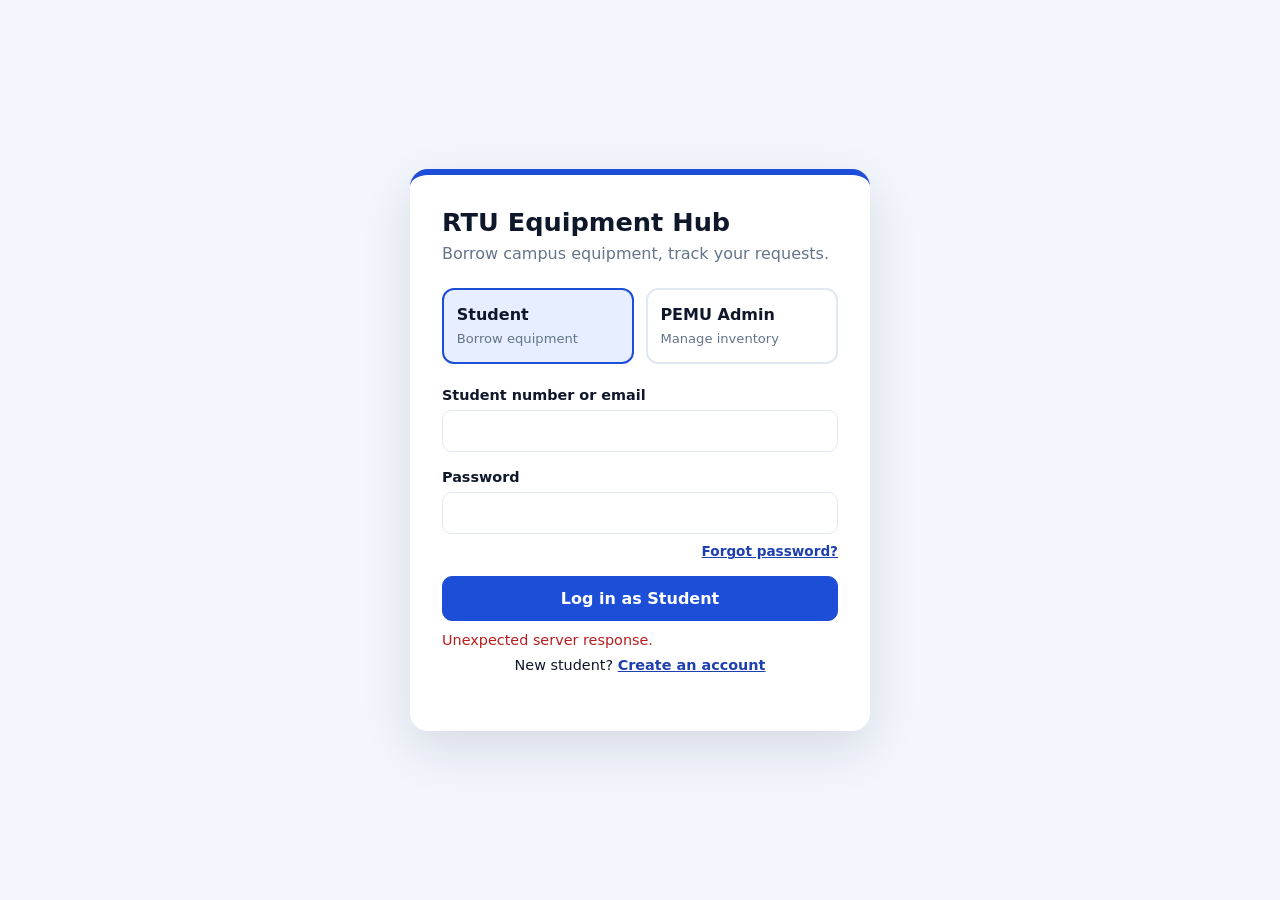
==== index.html @ 4c662b3b "Initial backend for RTU Equipment Hub" ====
<!DOCTYPE html>
<html lang="en" data-api="api/">
<head>
<meta charset="utf-8"><meta name="viewport" content="width=device-width,initial-scale=1">
<title>RTU Equipment Hub · Log in</title>
<link rel="stylesheet" href="assets/app.css">
</head>
<body class="theme-student" data-page="login">
<main class="auth">
  <section class="auth-card">
    <h1>RTU Equipment Hub</h1>
    <p class="muted">Borrow campus equipment, track your requests.</p>

    <div class="role-switch" role="group" aria-label="Choose how to log in">
      <button type="button" data-role="student" class="active" aria-pressed="true"><strong>Student</strong><small>Borrow equipment</small></button>
      <button type="button" data-role="admin" aria-pressed="false"><strong>PEMU Admin</strong><small>Manage inventory</small></button>
    </div>

    <form id="loginForm" novalidate>
      <label class="field"><span id="userLabel">Student number or email</span><input id="username" autocomplete="username" required></label>
      <label class="field">Password<input id="password" type="password" autocomplete="current-password" required></label>
      <a href="#" class="forgot" id="showForgot">Forgot password?</a>
      <button class="btn primary block" id="loginBtn">Log in as Student</button>
      <p class="form-msg" id="loginMsg" role="alert"></p>
    </form>
    <p class="auth-foot" id="regLink">New student? <a href="#" id="showReg">Create an account</a></p>

    <form id="forgotForm" hidden novalidate>
      <h3>Forgot your password?</h3>
      <p class="muted">Enter your student number and the email you registered with. PEMU will be notified and will give you a temporary password.</p><br>
      <label class="field">Student number<input id="f_sid" maxlength="20"></label>
      <label class="field">Registered email<input id="f_email" type="email" maxlength="120"></label>
      <button class="btn primary block" id="forgotBtn">Request password reset</button>
      <p class="form-msg" id="forgotMsg" role="alert"></p>
      <p class="auth-foot"><a href="#" id="backLogin">Back to log in</a></p>
    </form>

    <form id="regForm" hidden novalidate>
      <h3>Create student account</h3><br>
      <div class="row">
        <label class="field">First name<input id="r_first" autocomplete="given-name" maxlength="50"></label>
        <label class="field">Last name<input id="r_last" autocomplete="family-name" maxlength="50"></label>
      </div>
      <div class="row">
        <label class="field">Student number<input id="r_sid" maxlength="20" placeholder="e.g. 2021-00123"></label>
        <label class="field">Email<input id="r_email" type="email" autocomplete="email" maxlength="120"></label>
      </div>
      <div class="row">
        <label class="field">Course<input id="r_course" maxlength="80" placeholder="e.g. BSIT"></label>
        <label class="field">Year level
          <select id="r_year"><option value="">Choose…</option><option>1st Year</option><option>2nd Year</option><option>3rd Year</option><option>4th Year</option><option>5th Year</option></select>
        </label>
      </div>
      <div class="row">
        <label class="field">Password (8+ characters, letters and numbers)<input id="r_pass" type="password" autocomplete="new-password"></label>
        <label class="field">Confirm password<input id="r_pass2" type="password" autocomplete="new-password"></label>
      </div>
      <button class="btn primary block" id="regBtn">Create account</button>
      <p class="form-msg" id="regMsg" role="alert"></p>
      <p class="auth-foot"><a href="#" id="showLogin">Back to log in</a></p>
    </form>
  </section>
</main>
<div id="toasts"></div>
<script src="assets/app.js"></script>
<script src="assets/login.js"></script>
</body>
</html>
---- assets/app.css ----
:root{--ink:#0f172a;--muted:#64748b;--line:#e2e8f0;--card:#fff;--ok:#15803d;--warn:#b45309;--bad:#b91c1c;--r:12px;font-family:"Segoe UI",system-ui,-apple-system,Roboto,sans-serif}
.theme-student{--primary:#1d4ed8;--primary-dark:#1e40af;--on:#fff;--soft:#e6eeff;--page:#f3f6fd;--side:linear-gradient(180deg,#1e3a8a,#1d4ed8);--side-ink:#dbe7ff;--side-on:rgba(255,255,255,.16);--side-act:#fff}
.theme-admin{--primary:#f5b301;--primary-dark:#d99a00;--on:#2b2000;--soft:#fff3c2;--page:#fffbea;--side:linear-gradient(180deg,#fcd34d,#f5b301);--side-ink:#3b2a00;--side-on:rgba(43,32,0,.14);--side-act:#2b2000}
*{box-sizing:border-box}[hidden]{display:none!important}
body{margin:0;background:var(--page);color:var(--ink);min-height:100vh;line-height:1.45}
button,input,select,textarea{font:inherit;color:inherit}
:focus-visible{outline:3px solid var(--primary-dark);outline-offset:2px}
h1,h2,h3{margin:0;line-height:1.2}.muted{color:var(--muted)}small{font-size:.82rem}
/* buttons & fields */
.btn{border:1px solid var(--line);background:#fff;border-radius:10px;padding:.6rem 1rem;font-weight:600;cursor:pointer}
.btn:hover{border-color:var(--primary)}.btn:disabled{opacity:.55;cursor:not-allowed}
.btn.primary{background:var(--primary);color:var(--on);border-color:var(--primary)}.btn.primary:hover{background:var(--primary-dark)}
.btn.danger{color:var(--bad);border-color:#fecaca}.btn.sm{padding:.32rem .7rem;font-size:.85rem}.btn.block{width:100%}
.field{display:block;margin-bottom:.9rem;font-size:.9rem;font-weight:600}
.field input,.field select,.field textarea{display:block;width:100%;margin-top:.3rem;padding:.6rem .75rem;border:1px solid var(--line);border-radius:10px;background:#fff;font-weight:400}
.field textarea{resize:vertical;min-height:72px}.row{display:grid;grid-template-columns:1fr 1fr;gap:.8rem}
.form-msg{min-height:1.3rem;margin:.6rem 0 0;font-size:.9rem;color:var(--bad)}.form-msg.ok{color:var(--ok)}
.check{display:flex;gap:.55rem;align-items:flex-start;font-size:.92rem;margin:.7rem 0}.check input{margin-top:.25rem;accent-color:var(--primary)}
/* login */
.auth{min-height:100vh;display:grid;place-items:center;padding:1.5rem}
.auth-card{width:min(460px,100%);background:#fff;border-radius:18px;padding:2rem;box-shadow:0 18px 50px rgba(15,23,42,.12);border-top:6px solid var(--primary)}
.auth-card h1{font-size:1.6rem}.auth-card>p{margin:.25rem 0 1.4rem}
.role-switch{display:grid;grid-template-columns:1fr 1fr;gap:.7rem;margin-bottom:1.3rem}
.role-switch button{border:2px solid var(--line);background:#fff;border-radius:12px;padding:.8rem;text-align:left;cursor:pointer}
.role-switch strong{display:block}.role-switch small{color:var(--muted)}
.role-switch button.active{border-color:var(--primary);background:var(--soft)}
.auth-foot{text-align:center;margin:1.1rem 0 0;font-size:.9rem}.auth-foot a{color:var(--primary-dark);font-weight:700}
/* shell */
.app{display:grid;grid-template-columns:250px 1fr;min-height:100vh}
.side{background:var(--side);color:var(--side-ink);padding:1.2rem .9rem;display:flex;flex-direction:column;gap:1.2rem;position:sticky;top:0;height:100vh}
.brand{display:flex;gap:.7rem;align-items:center}.brand strong{display:block;color:var(--side-act)}.brand small{opacity:.85}
.logo-mark{width:40px;height:40px;border-radius:11px;background:var(--side-act);color:var(--primary);display:grid;place-items:center;font-weight:800;font-size:1.2rem}
.theme-admin .logo-mark{color:#fcd34d}
.nav{display:flex;flex-direction:column;gap:.2rem;flex:1}
.nav button,.nav-out{display:flex;justify-content:space-between;align-items:center;border:0;background:none;color:inherit;padding:.7rem .85rem;border-radius:10px;text-align:left;cursor:pointer;font-weight:600}
.nav button:hover,.nav-out:hover{background:var(--side-on)}.nav button.active{background:var(--side-on);color:var(--side-act)}
.count{background:#dc2626;color:#fff;border-radius:99px;font-size:.72rem;padding:.05rem .45rem;font-weight:700;min-width:1.2rem;text-align:center}
.main{min-width:0}.top{display:flex;justify-content:space-between;align-items:center;padding:1rem 1.6rem;background:#fff;border-bottom:1px solid var(--line);position:sticky;top:0;z-index:4}
.top h2{font-size:1.3rem}.top-r{display:flex;gap:.7rem;align-items:center}
.icon-btn{position:relative;border:1px solid var(--line);background:#fff;border-radius:10px;width:42px;height:42px;display:grid;place-items:center;cursor:pointer}
.icon-btn .count{position:absolute;top:-6px;right:-6px}
.chip{display:flex;gap:.55rem;align-items:center;border:1px solid var(--line);background:#fff;border-radius:99px;padding:.25rem .9rem .25rem .3rem;cursor:pointer;font-weight:700}
.chip:hover{border-color:var(--primary)}
.avatar{width:34px;height:34px;border-radius:50%;background:var(--primary);color:var(--on);display:grid;place-items:center;font-size:.85rem;font-weight:800}
.content{padding:1.6rem;max-width:1200px}.panel{background:var(--card);border:1px solid var(--line);border-radius:var(--r);padding:1.2rem;margin-bottom:1.2rem}
.panel h3{margin-bottom:.8rem;font-size:1.05rem}
.toolbar{display:flex;gap:.7rem;flex-wrap:wrap;margin-bottom:1.1rem}.toolbar input,.toolbar select{padding:.6rem .8rem;border:1px solid var(--line);border-radius:10px;background:#fff}.toolbar input{flex:1;min-width:200px}
/* catalog */
.grid{display:grid;grid-template-columns:repeat(auto-fill,minmax(250px,1fr));gap:1.1rem}
.eq{background:#fff;border:1px solid var(--line);border-radius:var(--r);overflow:hidden;display:flex;flex-direction:column}
.thumb{position:relative;aspect-ratio:16/9;background:var(--soft);display:grid;place-items:center;font-size:2.4rem;font-weight:800;color:var(--primary-dark)}
.thumb img{position:absolute;inset:0;width:100%;height:100%;object-fit:cover}.thumb img.broken{display:none}
.eq-body{padding:1rem;display:flex;flex-direction:column;gap:.55rem;flex:1}.eq-body p{margin:0;font-size:.88rem;color:var(--muted);flex:1}
.pill{align-self:flex-start;background:var(--soft);color:var(--ink);border-radius:99px;font-size:.75rem;padding:.12rem .6rem;font-weight:700}
progress{width:100%;height:8px;accent-color:var(--primary)}.stock{display:flex;justify-content:space-between;font-size:.84rem;font-weight:600}.stock.out{color:var(--bad)}
/* tables & badges */
.table-wrap{overflow-x:auto}table{width:100%;border-collapse:collapse;font-size:.9rem}
th,td{text-align:left;padding:.7rem .6rem;border-bottom:1px solid var(--line);vertical-align:top}th{font-size:.82rem;color:var(--muted);font-weight:700}
.actions{white-space:nowrap;display:flex;gap:.4rem}
.badge{display:inline-block;border-radius:99px;padding:.15rem .65rem;font-size:.78rem;font-weight:700;background:#f1f5f9;color:#334155}
.badge.pending-approval{background:#fef3c7;color:#92400e}.badge.approved,.badge.settled{background:#dcfce7;color:#166534}
.badge.rejected,.badge.returned-damaged,.badge.overdue,.badge.open{background:#fee2e2;color:#991b1b}.badge.returned{background:#e0e7ff;color:#3730a3}
.stats{display:grid;grid-template-columns:repeat(auto-fit,minmax(190px,1fr));gap:1rem;margin-bottom:1.2rem}
.stat{background:#fff;border:1px solid var(--line);border-left:6px solid var(--primary);border-radius:var(--r);padding:1rem}.stat b{display:block;font-size:1.9rem}.stat span{color:var(--muted);font-size:.88rem}
.empty{color:var(--muted);padding:1.2rem;text-align:center}
/* notifications & account */
.notifs{list-style:none;margin:0;padding:0}.notifs li{display:flex;gap:.8rem;padding:.9rem .4rem;border-bottom:1px solid var(--line)}
.notifs .dot{width:10px;height:10px;border-radius:50%;background:transparent;margin-top:.4rem;flex:none}.notifs .unread .dot{background:var(--primary)}
.notifs .unread p{font-weight:700}.notifs p{margin:0}.notifs time{font-size:.8rem;color:var(--muted)}
.account{display:flex;gap:1.4rem;align-items:center;flex-wrap:wrap}.account .avatar{width:84px;height:84px;font-size:1.9rem}
.dl{display:grid;grid-template-columns:150px 1fr;gap:.55rem 1rem;margin:0}.dl dt{color:var(--muted);font-size:.88rem}.dl dd{margin:0;font-weight:600}.dl .big{font-size:1.35rem}
/* dialogs, waiver, toasts, chat */
dialog{border:0;border-radius:16px;padding:1.5rem;width:min(560px,94vw);max-height:92vh;box-shadow:0 24px 60px rgba(15,23,42,.35)}dialog::backdrop{background:rgba(15,23,42,.5)}
dialog h3{margin-bottom:1rem}.dialog-foot{display:flex;justify-content:flex-end;gap:.6rem;margin-top:1rem}
.waiver{background:#f8fafc;border:1px solid var(--line);border-radius:10px;padding:.8rem;max-height:170px;overflow:auto;white-space:pre-line;font-size:.84rem;margin-bottom:.4rem}
#toasts{position:fixed;right:1rem;bottom:1rem;display:flex;flex-direction:column;gap:.5rem;z-index:50;max-width:min(380px,90vw)}
.toast{background:#0f172a;color:#fff;border-radius:10px;padding:.75rem 1rem;font-size:.9rem;border-left:5px solid var(--ok)}.toast.info{border-color:var(--primary)}.toast.err{border-color:#ef4444}
.chat-fab{position:fixed;left:1rem;bottom:1rem;z-index:20}.chat{position:fixed;left:1rem;bottom:4.2rem;width:min(330px,92vw);background:#fff;border:1px solid var(--line);border-radius:14px;box-shadow:0 16px 40px rgba(15,23,42,.2);z-index:20;padding:.9rem}
.chat-log{height:200px;overflow:auto;white-space:pre-line;font-size:.88rem;display:flex;flex-direction:column;gap:.4rem;margin-bottom:.6rem}
.chat-log div{padding:.45rem .65rem;border-radius:10px;background:#f1f5f9;max-width:90%}.chat-log .me{align-self:flex-end;background:var(--soft)}
.chat form{display:flex;gap:.4rem}.chat input{flex:1;padding:.5rem .7rem;border:1px solid var(--line);border-radius:10px}
@media(max-width:820px){.app{grid-template-columns:1fr}.side{position:sticky;top:0;z-index:6;height:auto;flex-direction:row;overflow-x:auto;padding:.6rem;gap:.5rem}.brand small,.brand div,.nav-out{display:none}.nav{flex-direction:row;flex:none}.nav button{white-space:nowrap}.top{top:58px}.row,.dl{grid-template-columns:1fr}.content{padding:1rem}}
@media(prefers-reduced-motion:no-preference){.toast{animation:in .25s ease-out}@keyframes in{from{transform:translateY(10px);opacity:0}}}
.field input.invalid{border-color:#dc2626;background:#fef2f2;box-shadow:0 0 0 3px rgba(220,38,38,.15)}
.forgot{display:block;text-align:right;margin:-.4rem 0 .9rem;font-size:.85rem;font-weight:700;color:var(--primary-dark)}
.temp{font:700 1.8rem ui-monospace,Consolas,monospace;letter-spacing:.08em;background:var(--soft);padding:.8rem;border-radius:10px;text-align:center;user-select:all;margin:.8rem 0}
.chat{width:min(400px,94vw)}.chat-log{height:300px}
.chips{display:flex;flex-wrap:wrap;gap:.35rem;margin-bottom:.6rem}.chips .btn{font-weight:500;text-align:left}
/* --- equipment cards, details dialog, categories, low-stock alerts, photo upload, offline banner --- */
.eq[data-eq]{cursor:pointer;transition:border-color .15s,box-shadow .15s,transform .15s}
.eq[data-eq]:hover{border-color:var(--primary);box-shadow:0 10px 24px rgba(15,23,42,.13);transform:translateY(-2px)}
.stock.low{color:var(--warn)}
.eq-dialog{width:min(520px,94vw);overflow:auto}
.eq-dialog .thumb{border-radius:12px;overflow:hidden;margin-bottom:1rem}
.eq-dialog h3{margin:.5rem 0 .3rem}.eq-dialog>p{margin:0}
.eq-dialog .dl{grid-template-columns:150px 1fr;margin-top:1rem}
.eq-dialog #eqNote{min-height:1.2rem;margin:.8rem 0 0;font-size:.9rem}
.mini-thumb{position:relative;width:52px;height:38px;border-radius:8px;overflow:hidden;background:var(--soft);display:grid;place-items:center;font-weight:800;color:var(--primary-dark)}
.mini-thumb img{position:absolute;inset:0;width:100%;height:100%;object-fit:cover}.mini-thumb img.broken{display:none}
.cat-tabs{display:flex;flex-wrap:wrap;gap:.45rem;margin-bottom:.4rem}
.cat-tabs button{border:1px solid var(--line);background:#fff;border-radius:99px;padding:.35rem .9rem;font-weight:600;cursor:pointer}
.cat-tabs button:hover{border-color:var(--primary)}
.cat-tabs button.active{background:var(--primary);border-color:var(--primary);color:var(--on)}
.cat-tabs small{margin-left:.4rem;opacity:.75}
.cat-head{margin:1.4rem 0 .7rem;font-size:1rem}.cat-head:first-child{margin-top:.8rem}.cat-head small{font-weight:500}
.alerts{list-style:none;margin:0;padding:0;display:grid;gap:.5rem}
.alerts li{display:flex;justify-content:space-between;align-items:center;gap:1rem;padding:.6rem .85rem;border-radius:10px;background:#fffbeb;border:1px solid #fde68a}
.alerts li.out{background:#fef2f2;border-color:#fecaca}
.photo-prev{display:flex;margin:-.3rem 0 .9rem}.photo-prev canvas{width:120px;height:auto;border-radius:10px;border:1px solid var(--line)}
.field select.invalid,.field textarea.invalid{border-color:#dc2626;background:#fef2f2;box-shadow:0 0 0 3px rgba(220,38,38,.15)}
.field input[type=file]{padding:.5rem}
details{border-bottom:1px solid var(--line);padding:.65rem 0}details:last-child{border-bottom:0}
summary{cursor:pointer;font-weight:600}details p{margin:.5rem 0 0}
.net-banner{position:fixed;top:0;left:0;right:0;z-index:60;background:#b91c1c;color:#fff;text-align:center;padding:.45rem 1rem;font-weight:600;font-size:.88rem}
/* keep "Log out" clear of the floating assistant orb (desktop sidebar only) */
@media(min-width:821px){.side{padding-bottom:6.5rem}}

.alerts li>.badge{margin-left:auto}
.eq-body .actions{margin-top:.2rem}
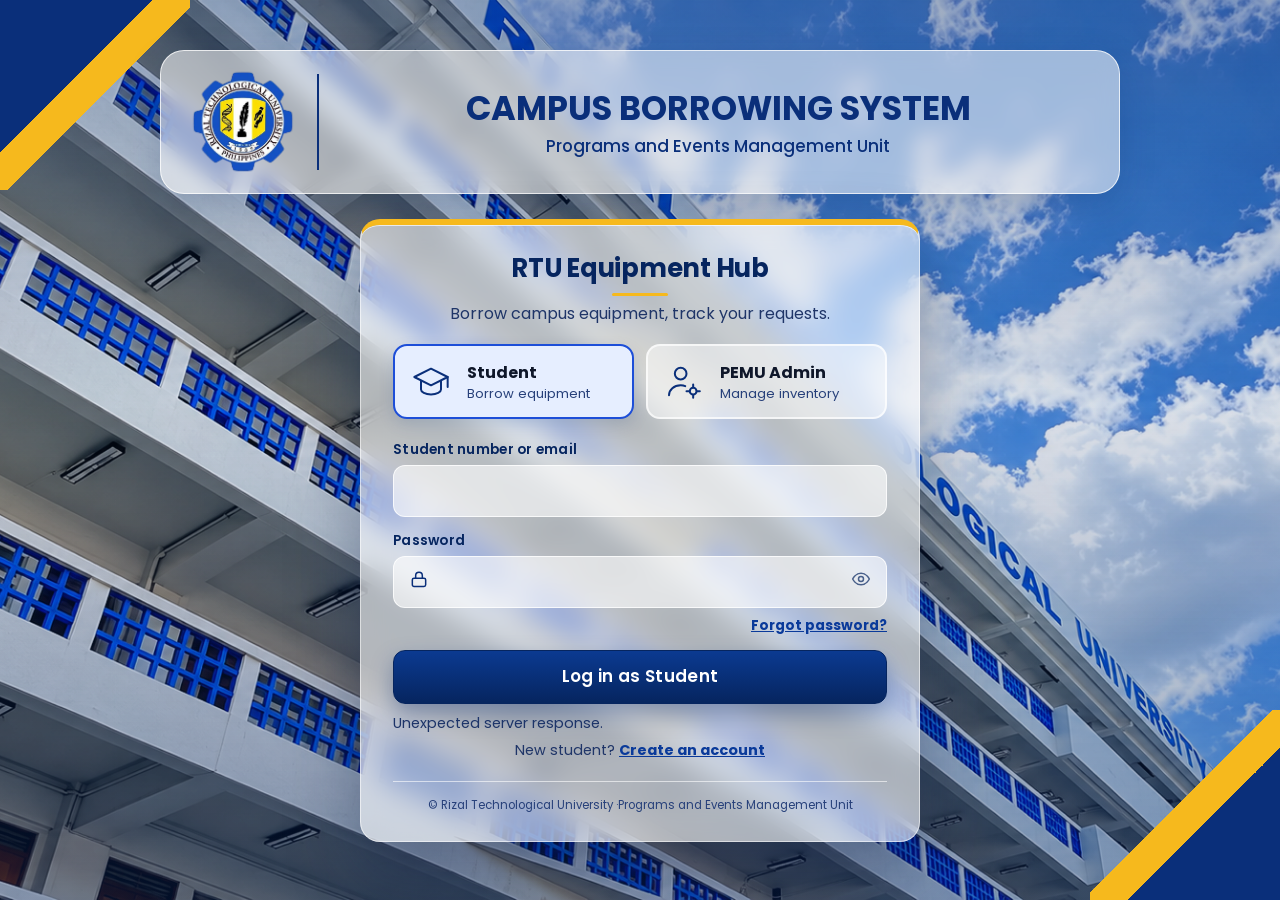
==== commit 1287c3bf: "Added Data privacy pop-up for students" ====
--- a/index.html
+++ b/index.html
@@ -62,6 +62,16 @@
   </section>
 </main>
 <div id="toasts"></div>
+<dialog id="consentDialog" class="consent-dialog" aria-labelledby="consentTitle">
+  <h3 id="consentTitle" tabindex="-1" autofocus>Data Privacy Consent and Notice</h3>
+  <p>In accordance with the Data Privacy Act of 2012 (RA 10173), the information you provide when creating an account will be treated confidentially and used only by the PEMU office of RTU to manage the borrowing of campus equipment.</p>
+  <p>This system collects your name, student number, RTU email address, course and year level. These details are used to identify you, to process and track your borrow requests, to record returns and any damage, and to send you notifications about your requests. Your information is accessible only to authorized PEMU staff and the system administrator, and is stored on secure cloud services used to run this system. Your password is stored only in encrypted form.</p>
+  <p>By selecting “I agree,” you consent to the collection and processing of your personal information for these purposes. Consent is required before your account can be created. You may contact the PEMU office to access, correct or request the removal of your data.</p>
+  <div class="consent-actions">
+    <button type="button" class="consent-btn agree" id="consentAgree">I agree</button>
+    <button type="button" class="consent-btn disagree" id="consentDisagree">Disagree</button>
+  </div>
+</dialog>
 <script src="assets/app.js"></script>
 <script src="assets/login.js"></script>
 </body>
--- a/assets/app.css
+++ b/assets/app.css
@@ -1,3 +1,10 @@
+@import url("fonts.css");
+@import url("login-theme.css");
+@import url("admin-theme.css");
+@import url("student-theme.css");
+@import url("sidebar-slide.css");
+@import url("dark-mode.css");
+
 :root{--ink:#0f172a;--muted:#64748b;--line:#e2e8f0;--card:#fff;--ok:#15803d;--warn:#b45309;--bad:#b91c1c;--r:12px;font-family:"Segoe UI",system-ui,-apple-system,Roboto,sans-serif}
 .theme-student{--primary:#1d4ed8;--primary-dark:#1e40af;--on:#fff;--soft:#e6eeff;--page:#f3f6fd;--side:linear-gradient(180deg,#1e3a8a,#1d4ed8);--side-ink:#dbe7ff;--side-on:rgba(255,255,255,.16);--side-act:#fff}
 .theme-admin{--primary:#f5b301;--primary-dark:#d99a00;--on:#2b2000;--soft:#fff3c2;--page:#fffbea;--side:linear-gradient(180deg,#fcd34d,#f5b301);--side-ink:#3b2a00;--side-on:rgba(43,32,0,.14);--side-act:#2b2000}
@@ -116,4 +123,20 @@
 @media(min-width:821px){.side{padding-bottom:6.5rem}}
 
 .alerts li>.badge{margin-left:auto}
-.eq-body .actions{margin-top:.2rem}+.eq-body .actions{margin-top:.2rem}
+
+.theme-admin .side{
+  background:linear-gradient(180deg,#fcd34d 0%,#f5b301 55%,#e6a100 100%);
+  box-shadow:4px 0 18px rgba(120,80,0,.18);
+}
+
+
+/* Receipt */
+.receipt-no { font: 700 1.6rem/1.2 ui-monospace, Menlo, Consolas, monospace; letter-spacing: .08em; margin: .25rem 0 1rem; }
+.receipt-btn { font-family: ui-monospace, Menlo, Consolas, monospace; font-weight: 600; letter-spacing: .04em; }
+
+:root{--font:"Poppins","Segoe UI",system-ui,-apple-system,Arial,sans-serif}
+html,body,button,input,select,textarea,
+h1,h2,h3,h4,h5,h6,
+.main .top h2,.brand strong,.stat b,.cat-head,.eq-body h3,.panel h3,dialog h3,
+.orb-log::before{font-family:var(--font)!important}
